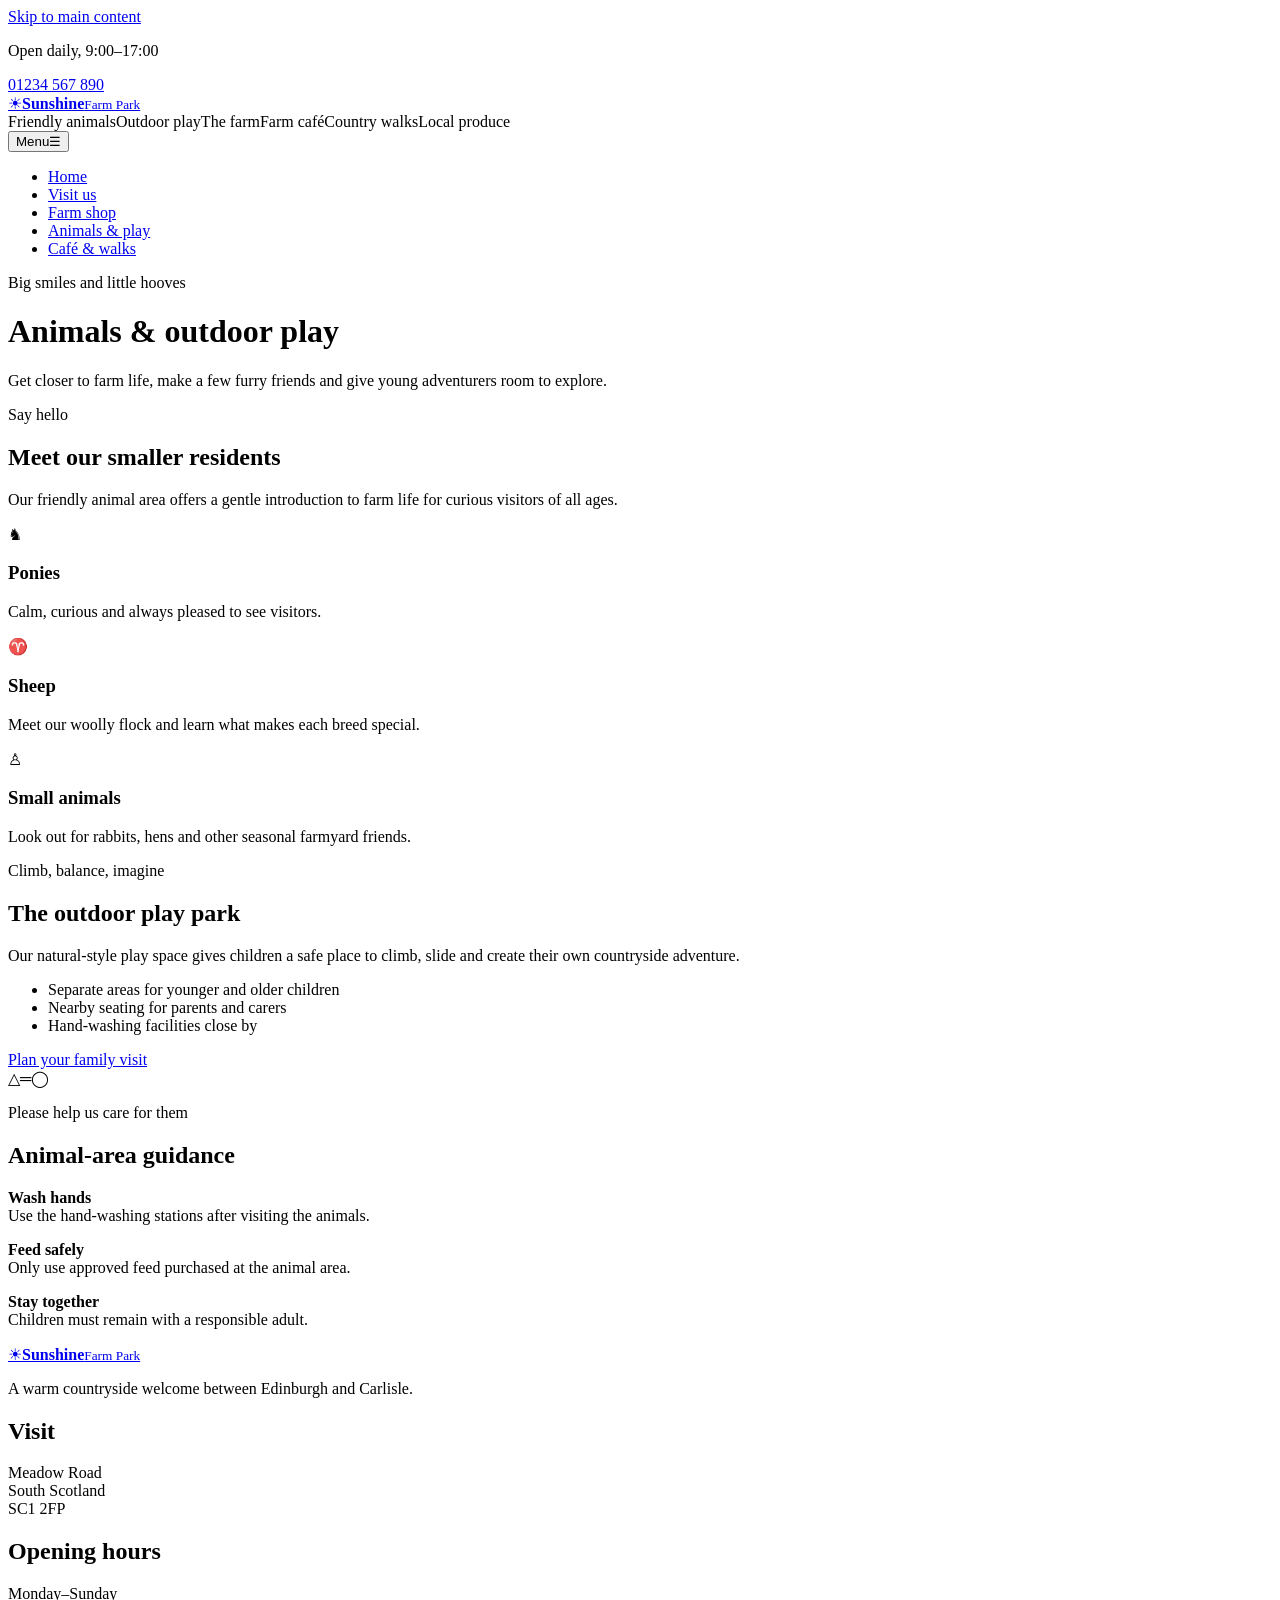
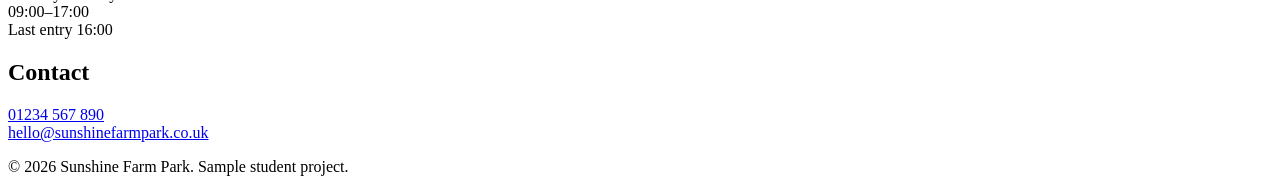
==== animals-play.html @ 5370e750 "Add animals-play.html" ====
<!DOCTYPE html>
<html lang="en"><head><meta charset="UTF-8"><meta name="viewport" content="width=device-width, initial-scale=1.0"><meta name="description" content="Meet the friendly animals and discover the outdoor play park at Sunshine Farm Park."><title>Animals &amp; Play | Sunshine Farm Park</title><link rel="stylesheet" href="style.css"><script src="script.js" defer></script></head>
<body data-page="animals"><a class="skip-link" href="#main-content">Skip to main content</a>
  <header class="site-header"><div class="site-header__utility"><p>Open daily, 9:00–17:00</p><a href="tel:+441234567890">01234 567 890</a></div><a class="brand" href="index.html" aria-label="Sunshine Farm Park home"><span class="brand__mark" aria-hidden="true">☀</span><span><strong>Sunshine</strong><small>Farm Park</small></span></a><div class="image-strip" aria-label="A taste of Sunshine Farm Park"><span class="image-strip__tile image-strip__tile--animals">Friendly animals</span><span class="image-strip__tile image-strip__tile--play">Outdoor play</span><span class="image-strip__tile image-strip__tile--farm">The farm</span><span class="image-strip__tile image-strip__tile--cafe">Farm café</span><span class="image-strip__tile image-strip__tile--walks">Country walks</span><span class="image-strip__tile image-strip__tile--shop">Local produce</span></div><nav class="nav" aria-label="Primary navigation"><button class="nav__toggle" type="button" aria-expanded="false" aria-controls="primary-menu"><span>Menu</span><span aria-hidden="true">☰</span></button><ul class="nav__list" id="primary-menu"><li><a class="nav__link" href="index.html">Home</a></li><li><a class="nav__link" href="visit.html">Visit us</a></li><li><a class="nav__link" href="shop.html">Farm shop</a></li><li><a class="nav__link" href="animals-play.html" aria-current="page">Animals &amp; play</a></li><li><a class="nav__link" href="cafe-walks.html">Café &amp; walks</a></li></ul></nav></header>
  <main id="main-content"><header class="page-hero page-hero--animals"><div><p class="eyebrow">Big smiles and little hooves</p><h1>Animals &amp; outdoor play</h1><p>Get closer to farm life, make a few furry friends and give young adventurers room to explore.</p></div></header>
    <section class="section"><div class="section__heading"><p class="eyebrow">Say hello</p><h2>Meet our smaller residents</h2><p>Our friendly animal area offers a gentle introduction to farm life for curious visitors of all ages.</p></div><div class="animal-row"><article><span aria-hidden="true">♞</span><h3>Ponies</h3><p>Calm, curious and always pleased to see visitors.</p></article><article><span aria-hidden="true">♈</span><h3>Sheep</h3><p>Meet our woolly flock and learn what makes each breed special.</p></article><article><span aria-hidden="true">♙</span><h3>Small animals</h3><p>Look out for rabbits, hens and other seasonal farmyard friends.</p></article></div></section>
    <section class="split-section split-section--reverse"><div><p class="eyebrow">Climb, balance, imagine</p><h2>The outdoor play park</h2><p>Our natural-style play space gives children a safe place to climb, slide and create their own countryside adventure.</p><ul class="tick-list"><li>Separate areas for younger and older children</li><li>Nearby seating for parents and carers</li><li>Hand-washing facilities close by</li></ul><a class="button button--primary" href="visit.html">Plan your family visit</a></div><div class="play-scene" aria-label="Decorative illustration of an outdoor play area"><span aria-hidden="true">△</span><span aria-hidden="true">═</span><span aria-hidden="true">◯</span></div></section>
    <section class="section section--tint"><div class="section__heading"><p class="eyebrow">Please help us care for them</p><h2>Animal-area guidance</h2></div><div class="rules"><p><strong>Wash hands</strong><br>Use the hand-washing stations after visiting the animals.</p><p><strong>Feed safely</strong><br>Only use approved feed purchased at the animal area.</p><p><strong>Stay together</strong><br>Children must remain with a responsible adult.</p></div></section>
  </main>
  <footer class="footer"><div class="footer__grid"><div><a class="brand brand--footer" href="index.html"><span class="brand__mark" aria-hidden="true">☀</span><span><strong>Sunshine</strong><small>Farm Park</small></span></a><p>A warm countryside welcome between Edinburgh and Carlisle.</p></div><div><h2 class="footer__heading">Visit</h2><p>Meadow Road<br>South Scotland<br>SC1 2FP</p></div><div><h2 class="footer__heading">Opening hours</h2><p>Monday–Sunday<br>09:00–17:00<br>Last entry 16:00</p></div><div><h2 class="footer__heading">Contact</h2><p><a href="tel:+441234567890">01234 567 890</a><br><a href="mailto:hello@sunshinefarmpark.co.uk">hello@sunshinefarmpark.co.uk</a></p></div></div><p class="footer__legal">&copy; <span data-current-year>2026</span> Sunshine Farm Park. Sample student project.</p></footer>
</body></html>
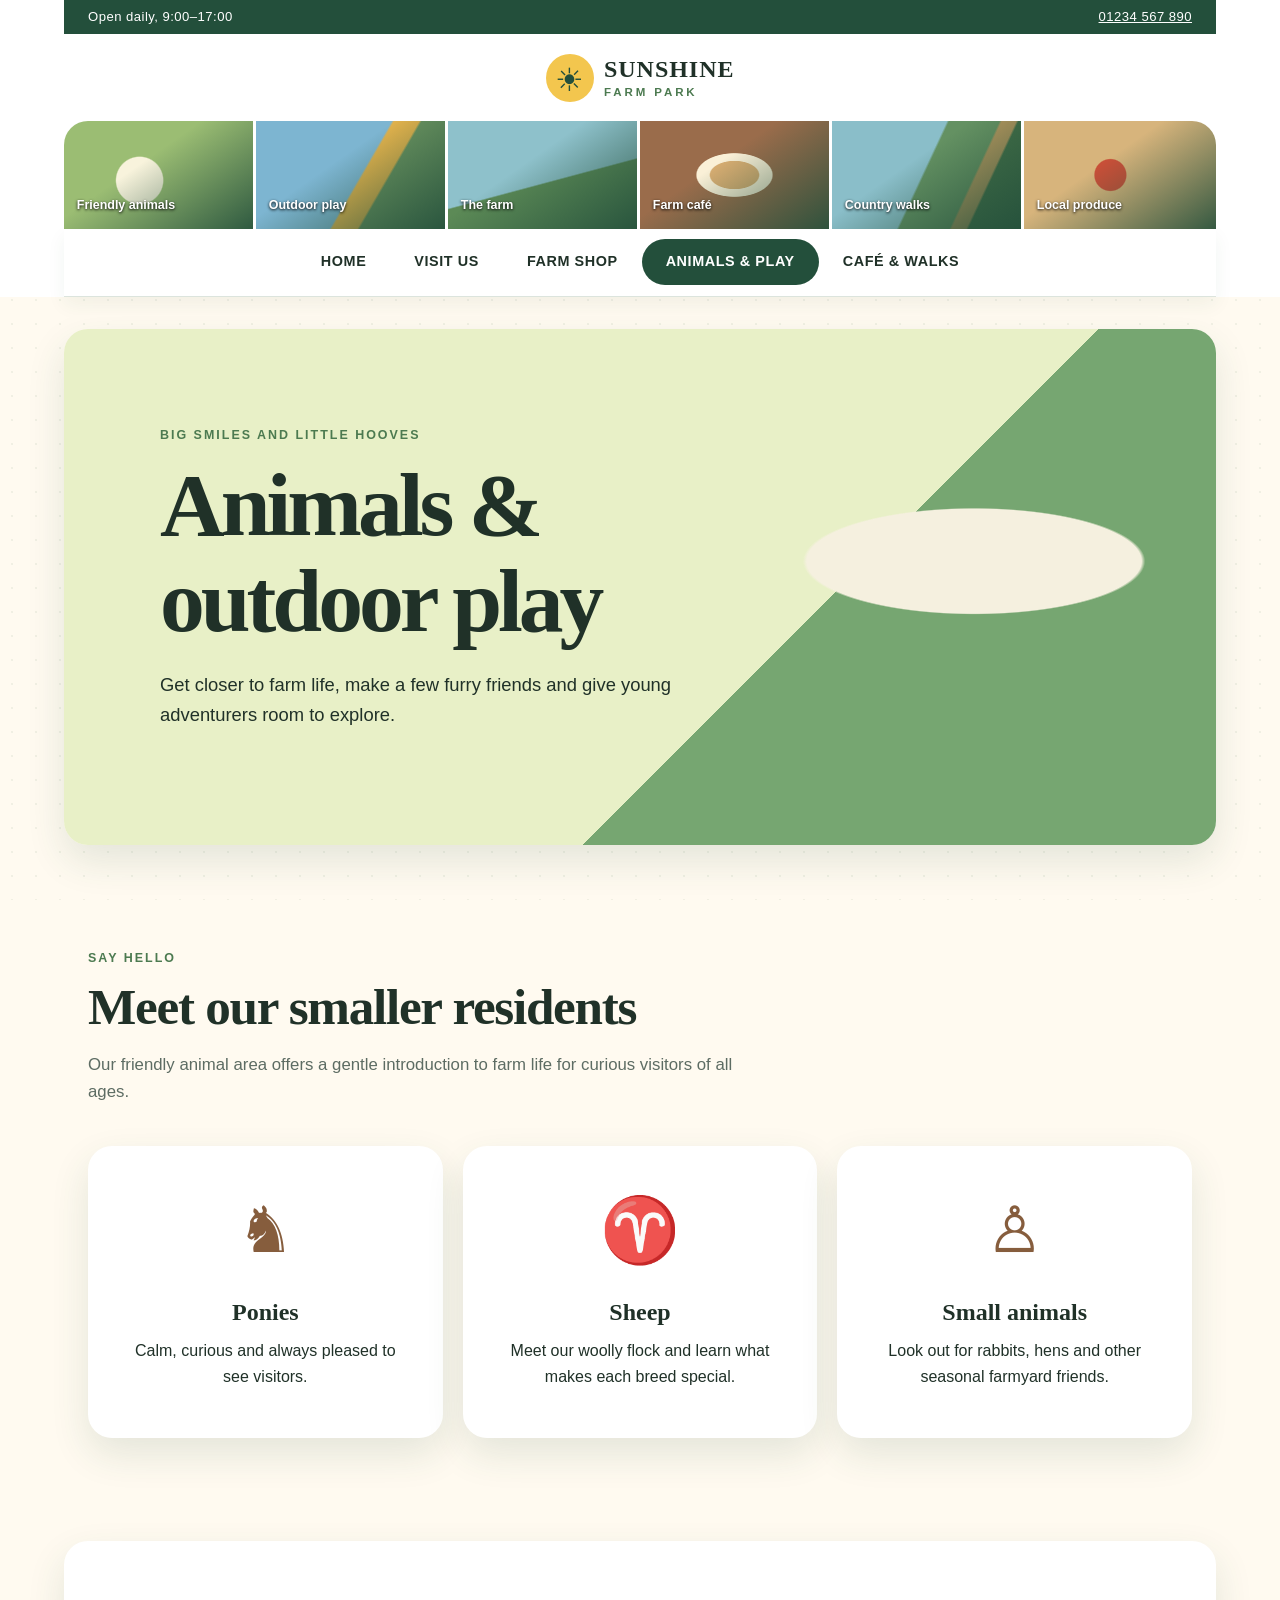
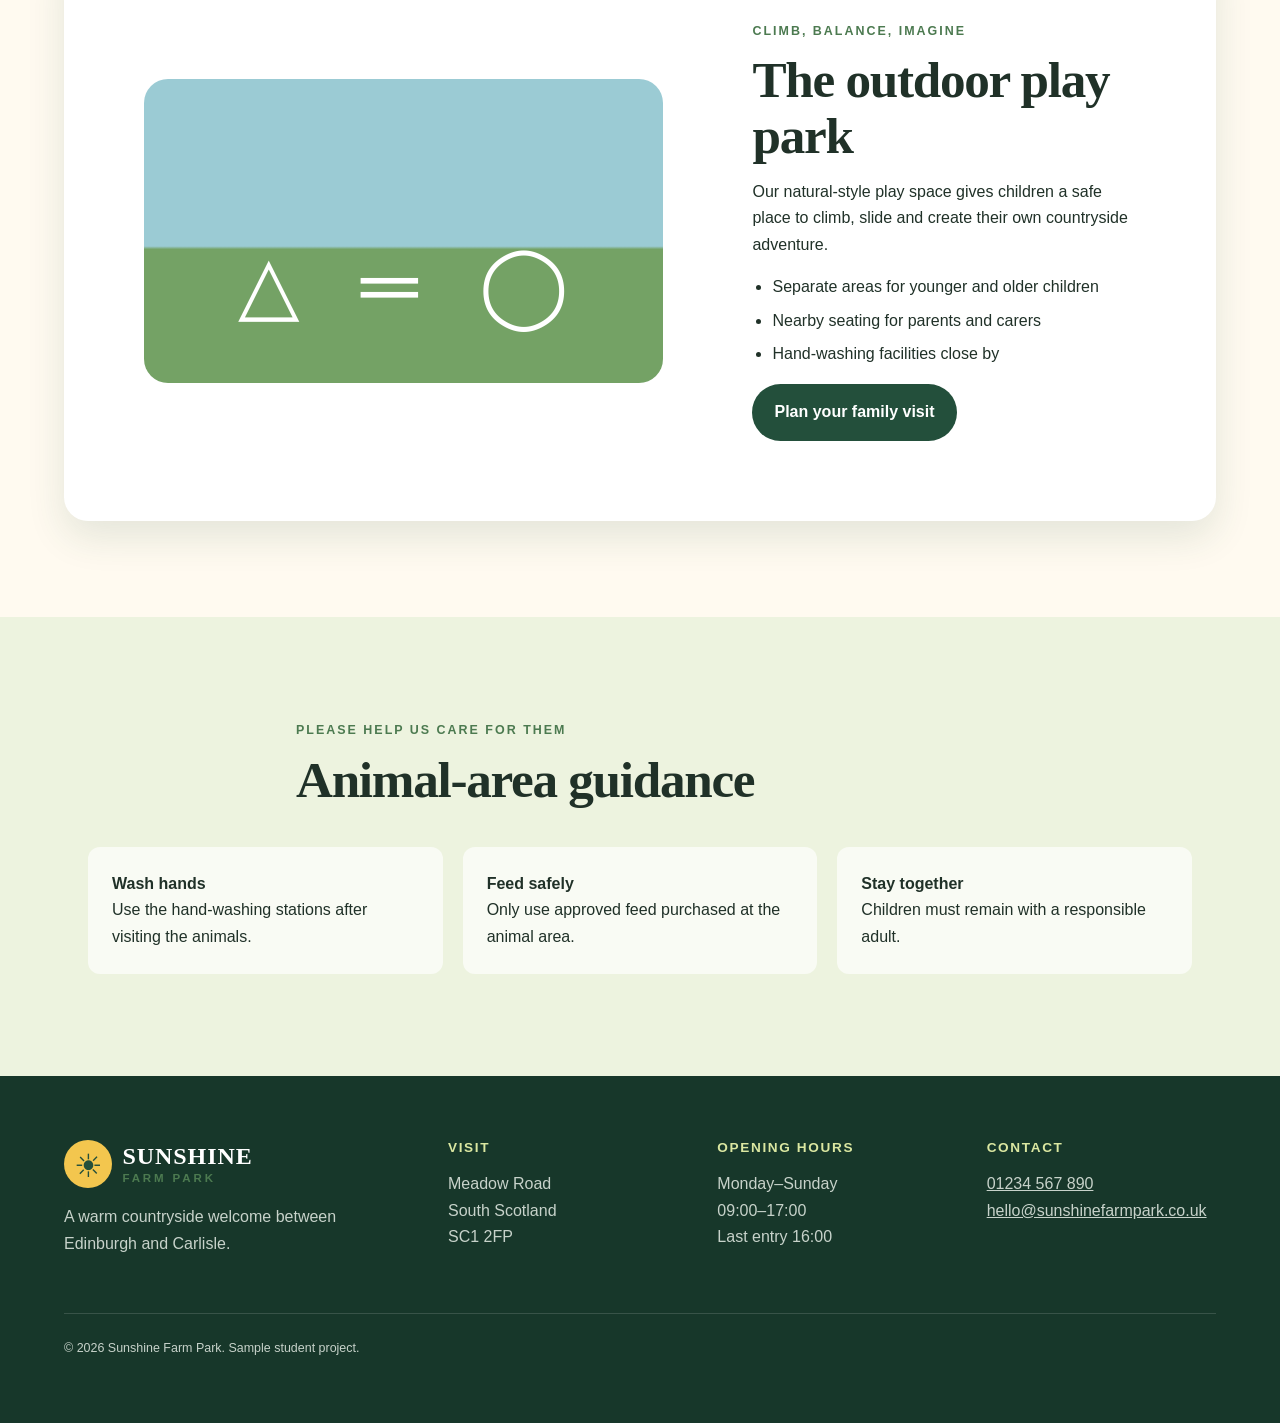
==== commit f390294b: "Split page styles: update animals-play.html" ====
--- a/animals-play.html
+++ b/animals-play.html
@@ -1,5 +1,5 @@
 <!DOCTYPE html>
-<html lang="en"><head><meta charset="UTF-8"><meta name="viewport" content="width=device-width, initial-scale=1.0"><meta name="description" content="Meet the friendly animals and discover the outdoor play park at Sunshine Farm Park."><title>Animals &amp; Play | Sunshine Farm Park</title><link rel="stylesheet" href="style.css"><script src="script.js" defer></script></head>
+<html lang="en"><head><meta charset="UTF-8"><meta name="viewport" content="width=device-width, initial-scale=1.0"><meta name="description" content="Meet the friendly animals and discover the outdoor play park at Sunshine Farm Park."><title>Animals &amp; Play | Sunshine Farm Park</title><link rel="stylesheet" href="style.css"><link rel="stylesheet" href="styles/animals-play.css"><script src="script.js" defer></script></head>
 <body data-page="animals"><a class="skip-link" href="#main-content">Skip to main content</a>
   <header class="site-header"><div class="site-header__utility"><p>Open daily, 9:00–17:00</p><a href="tel:+441234567890">01234 567 890</a></div><a class="brand" href="index.html" aria-label="Sunshine Farm Park home"><span class="brand__mark" aria-hidden="true">☀</span><span><strong>Sunshine</strong><small>Farm Park</small></span></a><div class="image-strip" aria-label="A taste of Sunshine Farm Park"><span class="image-strip__tile image-strip__tile--animals">Friendly animals</span><span class="image-strip__tile image-strip__tile--play">Outdoor play</span><span class="image-strip__tile image-strip__tile--farm">The farm</span><span class="image-strip__tile image-strip__tile--cafe">Farm café</span><span class="image-strip__tile image-strip__tile--walks">Country walks</span><span class="image-strip__tile image-strip__tile--shop">Local produce</span></div><nav class="nav" aria-label="Primary navigation"><button class="nav__toggle" type="button" aria-expanded="false" aria-controls="primary-menu"><span>Menu</span><span aria-hidden="true">☰</span></button><ul class="nav__list" id="primary-menu"><li><a class="nav__link" href="index.html">Home</a></li><li><a class="nav__link" href="visit.html">Visit us</a></li><li><a class="nav__link" href="shop.html">Farm shop</a></li><li><a class="nav__link" href="animals-play.html" aria-current="page">Animals &amp; play</a></li><li><a class="nav__link" href="cafe-walks.html">Café &amp; walks</a></li></ul></nav></header>
   <main id="main-content"><header class="page-hero page-hero--animals"><div><p class="eyebrow">Big smiles and little hooves</p><h1>Animals &amp; outdoor play</h1><p>Get closer to farm life, make a few furry friends and give young adventurers room to explore.</p></div></header>
@@ -9,4 +9,3 @@
   </main>
   <footer class="footer"><div class="footer__grid"><div><a class="brand brand--footer" href="index.html"><span class="brand__mark" aria-hidden="true">☀</span><span><strong>Sunshine</strong><small>Farm Park</small></span></a><p>A warm countryside welcome between Edinburgh and Carlisle.</p></div><div><h2 class="footer__heading">Visit</h2><p>Meadow Road<br>South Scotland<br>SC1 2FP</p></div><div><h2 class="footer__heading">Opening hours</h2><p>Monday–Sunday<br>09:00–17:00<br>Last entry 16:00</p></div><div><h2 class="footer__heading">Contact</h2><p><a href="tel:+441234567890">01234 567 890</a><br><a href="mailto:hello@sunshinefarmpark.co.uk">hello@sunshinefarmpark.co.uk</a></p></div></div><p class="footer__legal">&copy; <span data-current-year>2026</span> Sunshine Farm Park. Sample student project.</p></footer>
 </body></html>
-
--- a/style.css
+++ b/style.css
@@ -0,0 +1,194 @@
+:root {
+  --color-forest: #234f3b;
+  --color-leaf: #4c7a50;
+  --color-lime: #dbe7a1;
+  --color-sun: #f3c64e;
+  --color-cream: #fffaf0;
+  --color-paper: #ffffff;
+  --color-ink: #203128;
+  --color-muted: #5d6c63;
+  --color-brown: #865d3d;
+  --shadow: 0 16px 38px rgba(35, 79, 59, 0.12);
+  --radius-small: 0.75rem;
+  --radius: 1.5rem;
+  --content-width: 72rem;
+}
+
+* { box-sizing: border-box; }
+html { scroll-behavior: smooth; }
+body { margin: 0; color: var(--color-ink); background: var(--color-cream); font-family: "Trebuchet MS", Arial, sans-serif; line-height: 1.65; }
+body::before { position: fixed; z-index: -1; inset: 0; background-image: radial-gradient(rgba(76, 122, 80, 0.08) 1px, transparent 1px); background-size: 24px 24px; content: ""; }
+h1, h2, h3, p { margin-top: 0; }
+h1, h2, h3 { font-family: Georgia, "Times New Roman", serif; line-height: 1.08; }
+h1 { max-width: 14ch; margin-bottom: 1.25rem; font-size: clamp(2.7rem, 6vw, 5.4rem); letter-spacing: -0.045em; }
+h2 { margin-bottom: 1rem; font-size: clamp(2rem, 4vw, 3.25rem); letter-spacing: -0.025em; }
+h3 { margin-bottom: 0.75rem; font-size: 1.5rem; }
+a { color: inherit; }
+button, a { -webkit-tap-highlight-color: transparent; }
+button { font: inherit; }
+:focus-visible { outline: 3px solid var(--color-sun); outline-offset: 4px; }
+.skip-link { position: fixed; z-index: 100; top: 1rem; left: 1rem; padding: 0.75rem 1rem; color: #fff; background: var(--color-forest); border-radius: 0.5rem; transform: translateY(-180%); }
+.skip-link:focus { transform: translateY(0); }
+.visually-hidden { position: absolute; width: 1px; height: 1px; padding: 0; overflow: hidden; clip: rect(0, 0, 0, 0); white-space: nowrap; border: 0; }
+
+.site-header { background: var(--color-paper); }
+.site-header__utility { display: flex; justify-content: space-between; max-width: var(--content-width); margin: auto; padding: 0.4rem 1.5rem; color: #fff; background: var(--color-forest); font-size: 0.82rem; letter-spacing: 0.035em; }
+.site-header__utility p { margin: 0; }
+.brand { display: flex; align-items: center; justify-content: center; gap: 0.65rem; width: fit-content; margin: 1.2rem auto; text-decoration: none; text-transform: uppercase; }
+.brand__mark { display: grid; width: 3rem; height: 3rem; color: var(--color-forest); background: var(--color-sun); border-radius: 50%; place-items: center; font-size: 2rem; }
+.brand strong, .brand small { display: block; line-height: 1; }
+.brand strong { font: 700 1.5rem/1 Georgia, serif; letter-spacing: 0.04em; }
+.brand small { margin-top: 0.35rem; color: var(--color-leaf); font-weight: 700; font-size: 0.72rem; letter-spacing: 0.25em; }
+.image-strip { display: grid; grid-template-columns: repeat(6, 1fr); max-width: var(--content-width); min-height: 6.75rem; margin: auto; overflow: hidden; border-radius: var(--radius) var(--radius) 0 0; }
+.image-strip__tile { display: flex; align-items: flex-end; min-width: 0; padding: 0.8rem; color: #fff; background-position: center; background-size: cover; border-right: 3px solid #fff; font-weight: 700; font-size: 0.78rem; text-shadow: 0 1px 3px #000; }
+.image-strip__tile:last-child { border: 0; }
+.image-strip__tile--farm { background: linear-gradient(145deg, transparent 40%, rgba(35,79,59,.9)), linear-gradient(165deg, #8ec1cb 55%, #5c8a56 56%); }
+.image-strip__tile--animals { background: linear-gradient(145deg, transparent 40%, rgba(35,79,59,.9)), radial-gradient(circle at 40% 55%, #f8f3dc 0 18%, transparent 19%), #9bbd73; }
+.image-strip__tile--cafe { background: linear-gradient(145deg, transparent 40%, rgba(35,79,59,.9)), radial-gradient(ellipse at center, #d8ad72 0 18%, #faf0d7 19% 28%, transparent 29%), #9a6c4b; }
+.image-strip__tile--play { background: linear-gradient(145deg, transparent 40%, rgba(35,79,59,.9)), linear-gradient(120deg, #7db5d1 0 54%, #e2b24c 55% 65%, #69925f 66%); }
+.image-strip__tile--walks { background: linear-gradient(145deg, transparent 40%, rgba(35,79,59,.9)), linear-gradient(115deg, #8abec9 0 48%, #649162 49% 70%, #b5965d 71% 77%, #426e47 78%); }
+.image-strip__tile--shop { background: linear-gradient(145deg, transparent 40%, rgba(35,79,59,.9)), radial-gradient(circle at 45% 50%, #c84f38 0 13%, transparent 14%), #d7b47c; }
+.nav { max-width: var(--content-width); margin: auto; background: var(--color-paper); border-bottom: 1px solid #dce4dd; box-shadow: 0 8px 18px rgba(35, 79, 59, 0.06); }
+.nav__toggle { display: none; width: 100%; padding: 1rem 1.5rem; color: #fff; background: var(--color-forest); border: 0; font-weight: 700; text-align: left; }
+.nav__list { display: flex; justify-content: center; margin: 0; padding: 0.65rem; list-style: none; }
+.nav__link { display: block; padding: 0.7rem clamp(0.7rem, 2vw, 1.5rem); border-radius: 99px; font-weight: 700; font-size: 0.9rem; text-decoration: none; text-transform: uppercase; letter-spacing: 0.04em; }
+.nav__link:hover, .nav__link[aria-current="page"] { color: #fff; background: var(--color-forest); }
+
+.hero { display: grid; grid-template-columns: 1.08fr 0.92fr; max-width: var(--content-width); min-height: 35rem; margin: 2rem auto 0; overflow: hidden; background: var(--color-lime); border-radius: var(--radius); box-shadow: var(--shadow); }
+.hero__content { align-self: center; padding: clamp(2.25rem, 6vw, 5rem); }
+.hero__content > p:not(.eyebrow) { max-width: 38rem; font-size: 1.1rem; }
+.hero__scene { position: relative; min-height: 30rem; overflow: hidden; background: linear-gradient(#92cbd4 0 58%, #79a368 59%); }
+.hero__scene::before, .hero__scene::after { position: absolute; right: -20%; bottom: -10%; left: -20%; height: 47%; background: #5d8b55; border-radius: 50% 50% 0 0; content: ""; transform: rotate(-7deg); }
+.hero__scene::after { bottom: -22%; background: #3e6c46; transform: rotate(9deg); }
+.hero__sun { position: absolute; top: 10%; right: 15%; width: 7rem; height: 7rem; background: var(--color-sun); border: 12px solid rgba(255,255,255,.18); border-radius: 50%; }
+.hero__cloud { position: absolute; width: 7rem; height: 2.4rem; background: rgba(255,255,255,.8); border-radius: 99px; }
+.hero__cloud::after { position: absolute; left: 1.2rem; bottom: 0; width: 3.5rem; height: 3.5rem; background: inherit; border-radius: 50%; content: ""; }
+.hero__cloud--one { top: 22%; left: 10%; }
+.hero__cloud--two { top: 38%; right: 4%; transform: scale(.7); }
+.hero__barn { position: absolute; z-index: 2; right: 23%; bottom: 16%; color: #f4ead2; font: 11rem/1 Georgia, serif; filter: drop-shadow(0 10px 0 #8f543d); }
+.eyebrow { margin-bottom: 0.7rem; color: var(--color-leaf); font-weight: 800; font-size: 0.78rem; text-transform: uppercase; letter-spacing: 0.16em; }
+.button-row { display: flex; flex-wrap: wrap; gap: 0.75rem; margin-top: 1.75rem; }
+.button { display: inline-block; padding: 0.85rem 1.25rem; border: 2px solid transparent; border-radius: 99px; font-weight: 800; text-align: center; text-decoration: none; }
+.button--primary { color: #fff; background: var(--color-forest); }
+.button--primary:hover { background: #163b2b; }
+.button--secondary { color: var(--color-forest); border-color: var(--color-forest); }
+.button--secondary:hover { background: rgba(255,255,255,.45); }
+.button--light { color: var(--color-forest); background: var(--color-paper); }
+.section { max-width: var(--content-width); margin: auto; padding: clamp(4rem, 8vw, 7rem) 1.5rem; }
+.section--tint { max-width: none; background: #edf3df; }
+.section--tint > * { max-width: calc(var(--content-width) - 3rem); margin-right: auto; margin-left: auto; }
+.section__heading { max-width: 43rem; margin-bottom: 2.5rem; }
+.section__heading > p:last-child { color: var(--color-muted); font-size: 1.05rem; }
+.card-grid { display: grid; gap: 1.25rem; }
+.card-grid--three { grid-template-columns: repeat(3, 1fr); }
+.feature-card, .product-card, .info-panel { padding: 2rem; background: var(--color-paper); border: 1px solid #e3e9e3; border-radius: var(--radius); box-shadow: var(--shadow); }
+.feature-card { border-top: 8px solid var(--color-leaf); }
+.feature-card__icon, .info-panel__icon { display: grid; width: 3.5rem; height: 3.5rem; margin-bottom: 1.5rem; color: var(--color-forest); background: var(--color-lime); border-radius: 50%; place-items: center; font-size: 1.6rem; }
+.feature-card p { color: var(--color-muted); }
+.text-link { color: var(--color-forest); font-weight: 800; text-decoration-thickness: 2px; text-underline-offset: 4px; }
+.callout { display: flex; align-items: center; justify-content: space-between; gap: 2rem; max-width: var(--content-width); margin: 0 auto 6rem; padding: 2.5rem clamp(1.5rem, 5vw, 4rem); color: #fff; background: var(--color-forest); border-radius: var(--radius); }
+.callout h2 { margin-bottom: 0.4rem; }
+.callout p { margin-bottom: 0; }
+.callout .eyebrow { color: var(--color-lime); }
+
+.page-hero { max-width: var(--content-width); min-height: 23rem; margin: 2rem auto 0; padding: clamp(3rem, 8vw, 6rem); overflow: hidden; border-radius: var(--radius); box-shadow: var(--shadow); }
+.page-hero > div { max-width: 43rem; }
+.page-hero h1 { font-size: clamp(3rem, 7vw, 5.6rem); }
+.page-hero p:not(.eyebrow) { max-width: 38rem; font-size: 1.15rem; }
+.page-hero--visit { background: radial-gradient(circle at 83% 30%, var(--color-sun) 0 8%, transparent 8.2%), linear-gradient(135deg, #e8f0c7 62%, #94bb83 62%); }
+.page-hero--shop { background: radial-gradient(circle at 82% 35%, #c7563d 0 6%, transparent 6.2%), radial-gradient(circle at 74% 50%, #e5bc50 0 7%, transparent 7.2%), linear-gradient(135deg, #f5e4c4 62%, #aac080 62%); }
+.page-hero--animals { background: radial-gradient(ellipse at 79% 45%, #f5f0df 0 13%, transparent 13.3%), radial-gradient(ellipse at 86% 42%, #5a493c 0 3%, transparent 3.3%), linear-gradient(135deg, #e8f0c7 62%, #76a671 62%); }
+.page-hero--cafe { background: radial-gradient(ellipse at 80% 45%, #e7c597 0 10%, #f9f0dc 10.3% 16%, transparent 16.3%), linear-gradient(135deg, #f6e9d4 62%, #8fae72 62%); }
+.info-grid { display: grid; grid-template-columns: 1fr 1fr; gap: 1.5rem; }
+.hours { margin-bottom: 1.25rem; }
+.hours div { display: flex; justify-content: space-between; gap: 1rem; padding: 0.55rem 0; border-bottom: 1px solid #e3e9e3; }
+.hours dd { margin: 0; font-weight: 700; }
+.notice { padding: 0.9rem 1rem; color: #68491f; background: #fff3c7; border-left: 4px solid var(--color-sun); border-radius: 0.25rem; font-size: 0.9rem; }
+.icon-list { display: grid; grid-template-columns: repeat(3, 1fr); gap: 1rem; padding: 0; list-style: none; }
+.icon-list li { display: flex; align-items: center; gap: 0.8rem; padding: 1rem; background: rgba(255,255,255,.65); border-radius: var(--radius-small); font-weight: 700; }
+.icon-list span { display: grid; flex: 0 0 2.2rem; height: 2.2rem; color: #fff; background: var(--color-forest); border-radius: 50%; place-items: center; }
+.accordion { border-top: 1px solid #cad5cc; }
+.accordion__item { border-bottom: 1px solid #cad5cc; }
+.accordion__item h3 { margin: 0; }
+.accordion__trigger { display: flex; justify-content: space-between; width: 100%; padding: 1.4rem 0; color: var(--color-ink); background: transparent; border: 0; font: 700 1.25rem Georgia, serif; text-align: left; cursor: pointer; }
+.accordion__trigger span { color: var(--color-leaf); font: 700 1.7rem Arial, sans-serif; }
+.accordion__panel { max-width: 50rem; padding: 0 2rem 1rem 0; color: var(--color-muted); }
+.product-card { padding: 0; overflow: hidden; }
+.product-card > div:last-child { padding: 1.75rem; }
+.product-card__art { display: grid; height: 13rem; color: rgba(255,255,255,.85); place-items: center; font-size: 6rem; }
+.product-card__art--produce { background: radial-gradient(circle at 30% 40%, #dc5945 0 9%, transparent 9.5%), radial-gradient(circle at 62% 63%, #e8bf4f 0 10%, transparent 10.5%), #7d9a5e; }
+.product-card__art--plants { background: linear-gradient(150deg, #a7d1d4 0 50%, #6e9c62 51%); }
+.product-card__art--gifts { background: #c88f5f; }
+.tag { margin-bottom: 0.4rem; color: var(--color-leaf); font-weight: 800; font-size: 0.75rem; text-transform: uppercase; letter-spacing: .1em; }
+.split-section { display: grid; grid-template-columns: 1.15fr .85fr; gap: clamp(2rem, 7vw, 6rem); align-items: center; max-width: var(--content-width); margin: 0 auto 6rem; padding: clamp(3rem, 7vw, 5rem); background: var(--color-paper); border-radius: var(--radius); box-shadow: var(--shadow); }
+.split-section--reverse > :first-child { order: 2; }
+.season-list { display: grid; gap: .75rem; }
+.season-list div { display: flex; justify-content: space-between; gap: 1rem; padding: 1rem; background: #edf3df; border-radius: var(--radius-small); }
+.season-list span { color: var(--color-leaf); font-weight: 800; }
+.animal-row { display: grid; grid-template-columns: repeat(3, 1fr); gap: 1.25rem; text-align: center; }
+.animal-row article { padding: 2rem; background: var(--color-paper); border-radius: var(--radius); box-shadow: var(--shadow); }
+.animal-row span { display: block; margin-bottom: 1rem; color: var(--color-brown); font-size: 4rem; }
+.play-scene { display: flex; align-items: flex-end; justify-content: space-evenly; min-height: 19rem; padding: 2rem; color: #fff; background: linear-gradient(#9bcbd4 0 55%, #74a265 56%); border-radius: var(--radius); font-size: 5rem; }
+.tick-list { padding-left: 1.25rem; }
+.tick-list li { margin-bottom: .45rem; }
+.rules { display: grid; grid-template-columns: repeat(3, 1fr); gap: 1.25rem; }
+.rules p { margin: 0; padding: 1.5rem; background: rgba(255,255,255,.68); border-radius: var(--radius-small); }
+.cafe-board { display: grid; gap: .25rem; padding: 2.5rem; color: #fff; background: #364c3b; border: 8px solid #966f4d; border-radius: .4rem; box-shadow: 0 10px 25px rgba(0,0,0,.15); text-align: center; }
+.cafe-board p { padding-bottom: .7rem; border-bottom: 1px solid rgba(255,255,255,.25); font: 700 1.5rem Georgia, serif; }
+.cafe-board strong { margin-top: .6rem; color: var(--color-lime); }
+.cafe-board span { font-size: .9rem; }
+.menu-highlights { display: flex; flex-wrap: wrap; gap: .55rem; margin: 1.4rem 0; }
+.menu-highlights span { padding: .45rem .75rem; background: #edf3df; border-radius: 99px; font-weight: 700; font-size: .85rem; }
+.route-grid { display: grid; grid-template-columns: repeat(3, 1fr); gap: 1rem; }
+.route-card { display: flex; flex-direction: column; align-items: flex-start; gap: .3rem; padding: 1.5rem; color: var(--color-ink); background: rgba(255,255,255,.65); border: 2px solid transparent; border-radius: var(--radius); cursor: pointer; text-align: left; }
+.route-card:hover, .route-card.is-active { background: #fff; border-color: var(--color-forest); box-shadow: var(--shadow); }
+.route-card span { color: var(--color-leaf); font-weight: 800; }
+.route-card strong { font: 700 1.35rem Georgia, serif; }
+.route-card small { color: var(--color-muted); }
+.route-detail { margin-top: 1rem; padding: 1.5rem; background: #fff; border-left: 5px solid var(--color-sun); border-radius: var(--radius-small); }
+.route-detail h3, .route-detail p { margin-bottom: .35rem; }
+
+.footer { padding: 4rem max(1.5rem, calc((100% - var(--content-width)) / 2)); color: #eaf0e9; background: #17372a; }
+.footer__grid { display: grid; grid-template-columns: 1.5fr repeat(3, 1fr); gap: 2.5rem; }
+.brand--footer { justify-content: flex-start; margin: 0 0 1rem; color: #fff; }
+.footer__heading { color: var(--color-lime); font: 700 .85rem Arial, sans-serif; text-transform: uppercase; letter-spacing: .12em; }
+.footer p { color: #c7d2ca; }
+.footer a:hover { color: #fff; }
+.footer__legal { margin: 2.5rem 0 0; padding-top: 1.5rem; border-top: 1px solid rgba(255,255,255,.14); font-size: .78rem; }
+
+@media (max-width: 800px) {
+  .site-header__utility { display: none; }
+  .brand { margin: 1rem auto; }
+  .image-strip { grid-template-columns: repeat(3, 1fr); min-height: 5rem; border-radius: 0; }
+  .image-strip__tile:nth-child(n+4) { display: none; }
+  .nav__toggle { display: flex; justify-content: space-between; }
+  .nav__list { display: none; flex-direction: column; padding: .5rem; }
+  .nav__list--open { display: flex; }
+  .nav__link { border-radius: .5rem; }
+  .hero { grid-template-columns: 1fr; margin-top: 1rem; border-radius: 0; }
+  .hero__scene { min-height: 20rem; }
+  .hero__barn { right: 30%; font-size: 8rem; }
+  .card-grid--three, .info-grid, .animal-row, .rules, .route-grid, .footer__grid { grid-template-columns: 1fr; }
+  .icon-list { grid-template-columns: 1fr 1fr; }
+  .split-section { grid-template-columns: 1fr; margin-right: 1rem; margin-left: 1rem; padding: 2rem; }
+  .split-section--reverse > :first-child { order: initial; }
+  .callout { align-items: flex-start; flex-direction: column; margin-right: 1rem; margin-left: 1rem; }
+  .page-hero { margin-top: 1rem; border-radius: 0; }
+}
+
+@media (max-width: 480px) {
+  .image-strip { grid-template-columns: repeat(2, 1fr); }
+  .image-strip__tile:nth-child(3) { display: none; }
+  .hero__content, .page-hero { padding: 2rem 1.5rem; }
+  .hero__scene { min-height: 15rem; }
+  .hero__sun { width: 4.5rem; height: 4.5rem; }
+  .button-row, .button { width: 100%; }
+  .icon-list { grid-template-columns: 1fr; }
+  .season-list div { flex-direction: column; gap: 0; }
+}
+
+@media (prefers-reduced-motion: reduce) {
+  html { scroll-behavior: auto; }
+  *, *::before, *::after { scroll-behavior: auto !important; transition-duration: .01ms !important; }
+}
+
